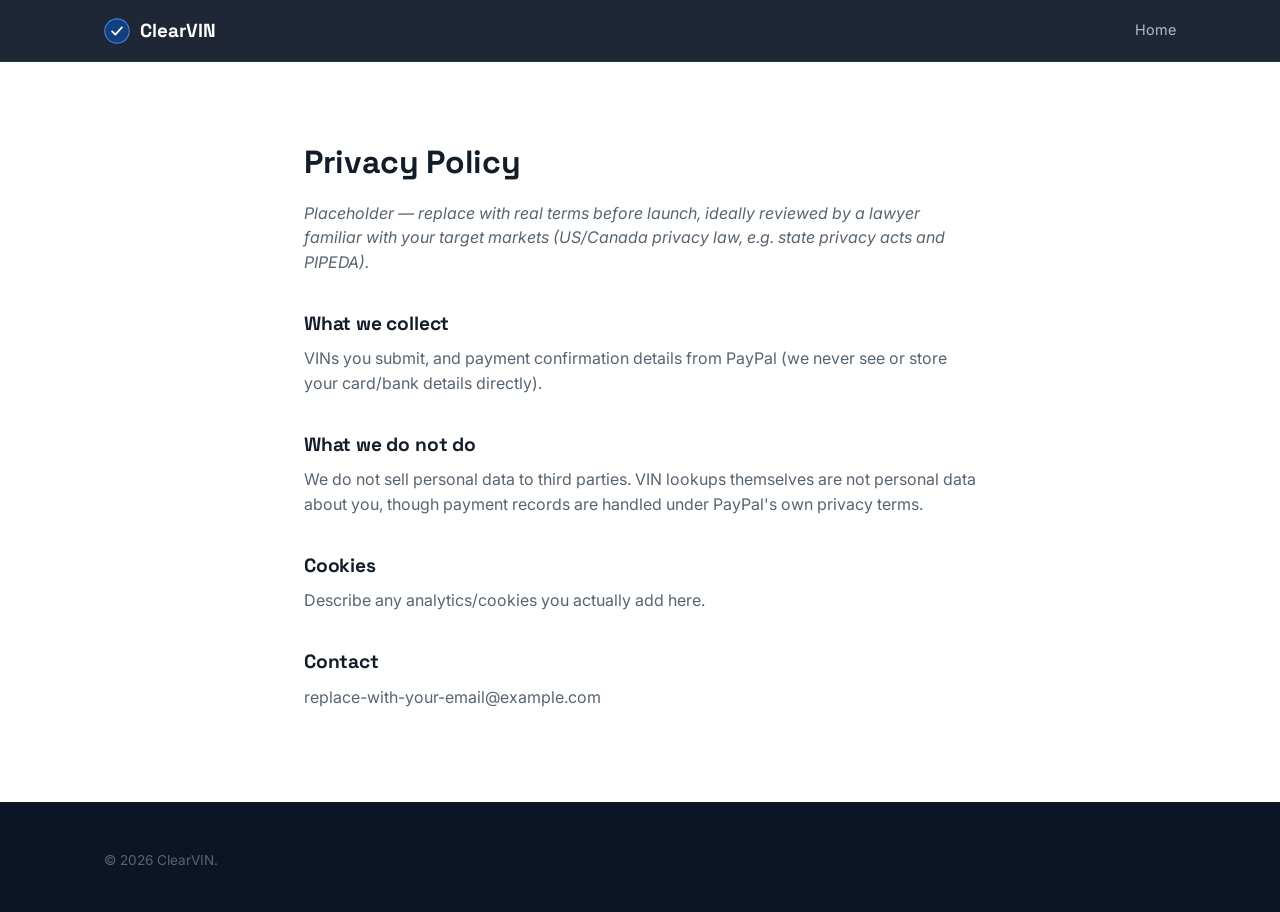
==== privacy.html @ 61e38c54 "Add files via upload" ====
<!DOCTYPE html>
<html lang="en">
<head>
<meta charset="UTF-8">
<meta name="viewport" content="width=device-width, initial-scale=1.0">
<title>Privacy Policy — ClearVIN</title>
<link href="https://fonts.googleapis.com/css2?family=Space+Grotesk:wght@500;700&family=Inter:wght@400;500;600&display=swap" rel="stylesheet">
<link rel="stylesheet" href="style.css">
</head>
<body>
<header class="site-header">
  <div class="container">
    <a href="index.html" class="brand">
      <svg width="26" height="26" viewBox="0 0 32 32" fill="none" xmlns="http://www.w3.org/2000/svg">
        <circle cx="16" cy="16" r="15" fill="#123F7D" stroke="#3E82D8" stroke-width="1.4"/>
        <path d="M10 16.5 L14 20.5 L22 11.5" stroke="#fff" stroke-width="2.2" fill="none" stroke-linecap="round" stroke-linejoin="round"/>
      </svg>
      ClearVIN
    </a>
    <nav class="site-nav"><a href="index.html">Home</a></nav>
  </div>
</header>
<main class="section">
  <div class="container legal-page">
    <h1>Privacy Policy</h1>
    
<p><em>Placeholder — replace with real terms before launch, ideally reviewed by a lawyer familiar with your target markets (US/Canada privacy law, e.g. state privacy acts and PIPEDA).</em></p>
<h2>What we collect</h2>
<p>VINs you submit, and payment confirmation details from PayPal (we never see or store your card/bank details directly).</p>
<h2>What we do not do</h2>
<p>We do not sell personal data to third parties. VIN lookups themselves are not personal data about you, though payment records are handled under PayPal's own privacy terms.</p>
<h2>Cookies</h2>
<p>Describe any analytics/cookies you actually add here.</p>
<h2>Contact</h2>
<p>replace-with-your-email@example.com</p>

  </div>
</main>
<footer class="site-footer">
  <div class="container"><p>© <span id="year"></span> ClearVIN.</p></div>
</footer>
<script>document.getElementById("year").textContent = new Date().getFullYear();</script>
</body>
</html>
---- style.css ----
/* ===========================================================
   ClearVIN — Design Tokens (v3: professional, animated, trust-led)
   =========================================================== */
:root {
  --ink:        #0C1526;
  --ink-soft:   #16233A;
  --paper:      #FFFFFF;
  --paper-alt:  #F3F6F9;
  --text:       #131C29;
  --text-soft:  #576471;
  --brand:      #1857A8;   /* primary blue — deeper, more institutional */
  --brand-light:#3E82D8;
  --brand-dark: #123F7D;
  --amber:      #B9761F;
  --green:      #1E7A50;
  --green-bg:   #E6F3EC;
  --red:        #A8402F;
  --red-bg:     #F7E7E3;
  --line:       #E3E7EC;

  --display: "Space Grotesk", "Segoe UI", sans-serif;
  --body:    "Inter", "Segoe UI", sans-serif;
  --mono:    "JetBrains Mono", "SFMono-Regular", Consolas, monospace;

  --radius: 10px;
  --shadow-sm: 0 1px 2px rgba(12,21,38,.06);
  --shadow: 0 4px 10px rgba(12,21,38,.06), 0 16px 40px rgba(12,21,38,.07);
  --ease: cubic-bezier(.22,.9,.32,1);
}

* { box-sizing: border-box; }
html { scroll-behavior: smooth; }
body { margin: 0; background: var(--paper); color: var(--text); font-family: var(--body); line-height: 1.55; -webkit-font-smoothing: antialiased; }
h1, h2, h3 { font-family: var(--display); margin: 0 0 .4em; letter-spacing: -0.01em; }
p { margin: 0 0 1em; color: var(--text-soft); }
a { color: inherit; }
.container { max-width: 1120px; margin: 0 auto; padding: 0 24px; }

/* reveal-on-scroll */
.reveal { opacity: 0; transform: translateY(18px); transition: opacity .6s var(--ease), transform .6s var(--ease); }
.reveal.in-view { opacity: 1; transform: translateY(0); }
@media (prefers-reduced-motion: reduce) { .reveal { opacity: 1; transform: none; transition: none; } }

/* ---------- Header ---------- */
.site-header { background: rgba(12,21,38,.92); backdrop-filter: blur(8px); color: #fff; padding: 16px 0; position: sticky; top: 0; z-index: 40; border-bottom: 1px solid #24344c; }
.site-header .container { display: flex; align-items: center; justify-content: space-between; }
.brand { display: flex; align-items: center; gap: 10px; font-family: var(--display); font-weight: 700; font-size: 1.18rem; text-decoration: none; color: #fff; }
.brand-mark { display: block; }
.site-nav { display: flex; align-items: center; }
.site-nav a { color: #AEBBCB; text-decoration: none; margin-left: 26px; font-size: .9rem; transition: color .15s; }
.site-nav a:hover { color: #fff; }
.site-nav .btn { margin-left: 26px; }

/* ---------- Hero ---------- */
.hero { background: radial-gradient(1200px 600px at 80% -10%, #133466 0%, #0C1526 55%), var(--ink); color: #fff; padding: 68px 0 0; position: relative; overflow: hidden; }
.hero-grid { display: grid; grid-template-columns: 1.05fr .95fr; gap: 48px; align-items: center; padding-bottom: 56px; }
@media (max-width: 900px) { .hero-grid { grid-template-columns: 1fr; } }
.hero-eyebrow { display: inline-flex; align-items: center; gap: 8px; font-family: var(--mono); color: #9FC3DC; font-size: .76rem; letter-spacing: .08em; text-transform: uppercase; background: #ffffff10; border: 1px solid #ffffff1f; padding: 5px 12px; border-radius: 20px; margin-bottom: 18px; }
.hero h1 { font-size: clamp(1.9rem, 3.6vw, 2.9rem); max-width: 15ch; color: #fff; }
.hero p.lede { color: #AAB8C6; max-width: 50ch; font-size: 1.02rem; }

/* hero graphic: animated scan */
.hero-art { display: flex; justify-content: center; position: relative; }
.hero-art svg { width: 100%; max-width: 400px; height: auto; }
.scan-ring { transform-origin: 200px 130px; animation: pulse-ring 2.6s var(--ease) infinite; }
@keyframes pulse-ring { 0%,100% { opacity:.35; transform: scale(1);} 50% { opacity:.9; transform: scale(1.04);} }
.scan-beam { animation: sweep 2.6s linear infinite; transform-origin: 200px 130px; }
@keyframes sweep { from { transform: rotate(0deg);} to { transform: rotate(360deg);} }
.float-card { animation: floaty 4s ease-in-out infinite; }
@keyframes floaty { 0%,100% { transform: translateY(0);} 50% { transform: translateY(-6px);} }
@media (prefers-reduced-motion: reduce) { .scan-ring, .scan-beam, .float-card { animation: none; } }

/* VIN scanner input */
.vin-scanner { margin-top: 32px; max-width: 620px; background: var(--ink-soft); border: 1px solid #263B58; border-radius: var(--radius); padding: 18px; box-shadow: var(--shadow); }
.vin-scanner label { display: block; font-family: var(--mono); font-size: .72rem; letter-spacing: .1em; text-transform: uppercase; color: #8FA3B3; margin-bottom: 8px; }
.vin-scan-row { display: flex; gap: 10px; position: relative; }
#vinInput { flex: 1; font-family: var(--mono); font-size: 1.1rem; letter-spacing: .1em; text-transform: uppercase; background: #0E1826; border: 1px solid #263B58; color: #fff; padding: 14px 16px; border-radius: 6px; outline: none; min-width: 0; transition: border-color .15s; }
#vinInput:focus { border-color: var(--brand-light); }
.btn { font-family: var(--body); font-weight: 600; border: none; border-radius: 6px; padding: 13px 20px; cursor: pointer; font-size: .92rem; transition: transform .12s var(--ease), opacity .12s, background .15s, box-shadow .15s; white-space: nowrap; }
.btn:hover { transform: translateY(-1px); }
.btn:active { transform: scale(.97); }
.btn-primary { background: var(--brand-light); color: #fff; box-shadow: 0 6px 16px rgba(62,130,216,.35); }
.btn-primary:hover { background: #5595e0; }
.btn-amber { background: var(--amber); color: #fff; }
.btn-amber:hover { opacity: .9; }
.btn-ghost { background: transparent; border: 1px solid #ffffff35; color: #fff; }
.btn-ghost:hover { background: #ffffff12; }
.vin-hint { font-size: .78rem; color: #6E7E8B; margin-top: 8px; }

.scan-line { position: absolute; left: 0; right: 0; top: 0; height: 2px; background: linear-gradient(90deg, transparent, var(--brand-light), transparent); opacity: 0; }
.scanning .scan-line { opacity: 1; animation: scanmove 1.1s ease-in-out infinite; }
@keyframes scanmove { 0% { top: 0; } 50% { top: 100%; } 100% { top: 0; } }

.decode-preview { margin-top: 14px; font-family: var(--mono); font-size: .84rem; color: #9FB3C2; display: grid; gap: 4px; }
.decode-preview .field { display: flex; gap: 8px; opacity: 0; animation: fadein .3s ease forwards; }
.decode-preview .field .k { color: #5F7381; min-width: 12ch; }
.decode-preview .field .v { color: #E7EEF3; }
@keyframes fadein { to { opacity: 1; } }

/* trust bar under hero */
.trust-bar { background: #091120; border-top: 1px solid #24344c; }
.trust-bar .container { display: grid; grid-template-columns: repeat(4, 1fr); gap: 20px; padding: 22px 24px; }
@media (max-width: 780px) { .trust-bar .container { grid-template-columns: repeat(2, 1fr); } }
.trust-item { display: flex; align-items: center; gap: 10px; color: #B9C6D2; font-size: .84rem; }
.trust-item svg { flex-shrink: 0; color: var(--brand-light); }

/* ---------- Sections ---------- */
.section { padding: 76px 0; }
.section-alt { background: var(--paper-alt); }
.section h2 { font-size: 1.8rem; }
.section-eyebrow { font-family: var(--mono); font-size: .74rem; letter-spacing: .1em; text-transform: uppercase; color: var(--brand); margin-bottom: 10px; }
.section-head { max-width: 60ch; margin-bottom: 40px; }

.spec-grid { display: grid; grid-template-columns: repeat(3, 1fr); gap: 20px; }
@media (max-width: 780px) { .spec-grid { grid-template-columns: 1fr; } }
.spec-card { background: var(--paper); border: 1px solid var(--line); border-radius: var(--radius); padding: 26px 22px; box-shadow: var(--shadow-sm); transition: box-shadow .2s var(--ease), transform .2s var(--ease); }
.spec-card:hover { box-shadow: var(--shadow); transform: translateY(-3px); }
.spec-card .tag { font-family: var(--mono); font-size: .72rem; color: var(--brand); letter-spacing: .08em; }
.spec-card h3 { font-size: 1.05rem; margin-top: 8px; }
.spec-card p { font-size: .92rem; margin-bottom: 0; }

.sample-card { display: flex; align-items: center; justify-content: space-between; gap: 24px; flex-wrap: wrap; background: var(--ink); color: #fff; border-radius: var(--radius); padding: 30px 34px; }
.sample-card p { color: #B9C4CE; margin-bottom: 0; max-width: 46ch; }

.price-panel { background: var(--paper); border: 1px solid var(--line); border-radius: var(--radius); padding: 34px; display: flex; align-items: center; justify-content: space-between; gap: 24px; flex-wrap: wrap; box-shadow: var(--shadow); }
.price-panel .amount { font-family: var(--display); font-size: 2.3rem; }
.price-panel .amount small { font-family: var(--body); font-size: 1rem; color: var(--text-soft); }
.price-includes { list-style: none; padding: 0; margin: 14px 0 0; font-size: .88rem; color: var(--text-soft); }
.price-includes li { display: flex; align-items: center; gap: 8px; margin-bottom: 6px; }
.price-includes svg { color: var(--green); flex-shrink: 0; }
.badge-warn { display: inline-flex; align-items: center; gap: 6px; background: #FBF0DD; color: #7A4E10; font-size: .78rem; padding: 4px 10px; border-radius: 20px; font-family: var(--mono); }
.guarantee-note { font-size: .8rem; color: var(--text-soft); margin-top: 10px; display: flex; align-items: center; gap: 6px; }
.guarantee-note svg { color: var(--green); flex-shrink: 0; }

.faq-item { border-bottom: 1px solid var(--line); padding: 18px 0; }
.faq-item summary { cursor: pointer; font-family: var(--display); font-weight: 600; font-size: 1rem; list-style: none; display: flex; justify-content: space-between; align-items: center; }
.faq-item summary::-webkit-details-marker { display: none; }
.faq-item summary::after { content: "+"; font-size: 1.3rem; color: var(--brand); transition: transform .2s; }
.faq-item[open] summary::after { content: "–"; }
.faq-item p { margin-top: 12px; margin-bottom: 0; }

/* report page */
.report-header { background: var(--ink); color: #fff; padding: 32px 0; }
.report-vin { font-family: var(--mono); font-size: 1.35rem; letter-spacing: .08em; background: var(--ink-soft); border: 1px solid #263B58; display: inline-block; padding: 8px 14px; border-radius: 6px; }
.status-pill { display: inline-flex; align-items: center; gap: 6px; font-family: var(--mono); font-size: .78rem; padding: 5px 12px; border-radius: 20px; }
.status-clear { background: var(--green-bg); color: var(--green); }
.status-flag  { background: var(--red-bg); color: var(--red); }
.status-locked { background: #EEF1F5; color: var(--text-soft); }

.data-table { width: 100%; border-collapse: collapse; font-size: .92rem; }
.data-table th, .data-table td { text-align: left; padding: 10px 12px; border-bottom: 1px solid var(--line); }
.data-table th { font-family: var(--mono); font-size: .72rem; letter-spacing: .06em; text-transform: uppercase; color: var(--text-soft); }

.recall-item { border-left: 3px solid var(--amber); padding: 12px 16px; margin-bottom: 10px; background: var(--paper-alt); border-radius: 0 4px 4px 0; }
.recall-item h4 { margin: 0 0 4px; font-size: .95rem; }
.recall-item p { margin: 0; font-size: .86rem; }

.history-placeholder { border: 1px dashed var(--line); border-radius: var(--radius); padding: 24px; background: var(--paper-alt); }
.history-placeholder p { margin-bottom: 6px; }

.disclaimer { font-size: .82rem; color: var(--text-soft); border-top: 1px solid var(--line); padding-top: 20px; margin-top: 40px; }

/* footer */
.site-footer { background: var(--ink); color: #8FA3B3; padding: 48px 0 28px; font-size: .85rem; }
.footer-grid { display: grid; grid-template-columns: 2fr 1fr 1fr 1fr; gap: 32px; margin-bottom: 32px; }
@media (max-width: 780px) { .footer-grid { grid-template-columns: 1fr 1fr; } }
.footer-grid h4 { color: #E7EEF3; font-family: var(--display); font-size: .88rem; margin-bottom: 12px; }
.footer-grid ul { list-style: none; padding: 0; margin: 0; }
.footer-grid li { margin-bottom: 8px; }
.footer-grid a { color: #8FA3B3; text-decoration: none; font-size: .87rem; }
.footer-grid a:hover { color: #fff; }
.footer-bottom { border-top: 1px solid #24344c; padding-top: 20px; display: flex; justify-content: space-between; flex-wrap: wrap; gap: 10px; font-size: .8rem; }

.hidden { display: none !important; }
.loader { display: inline-block; width: 14px; height: 14px; border: 2px solid #ffffff55; border-top-color: #fff; border-radius: 50%; animation: spin .7s linear infinite; }
@keyframes spin { to { transform: rotate(360deg); } }

.legal-page { max-width: 72ch; }
.legal-page h2 { margin-top: 34px; font-size: 1.2rem; }
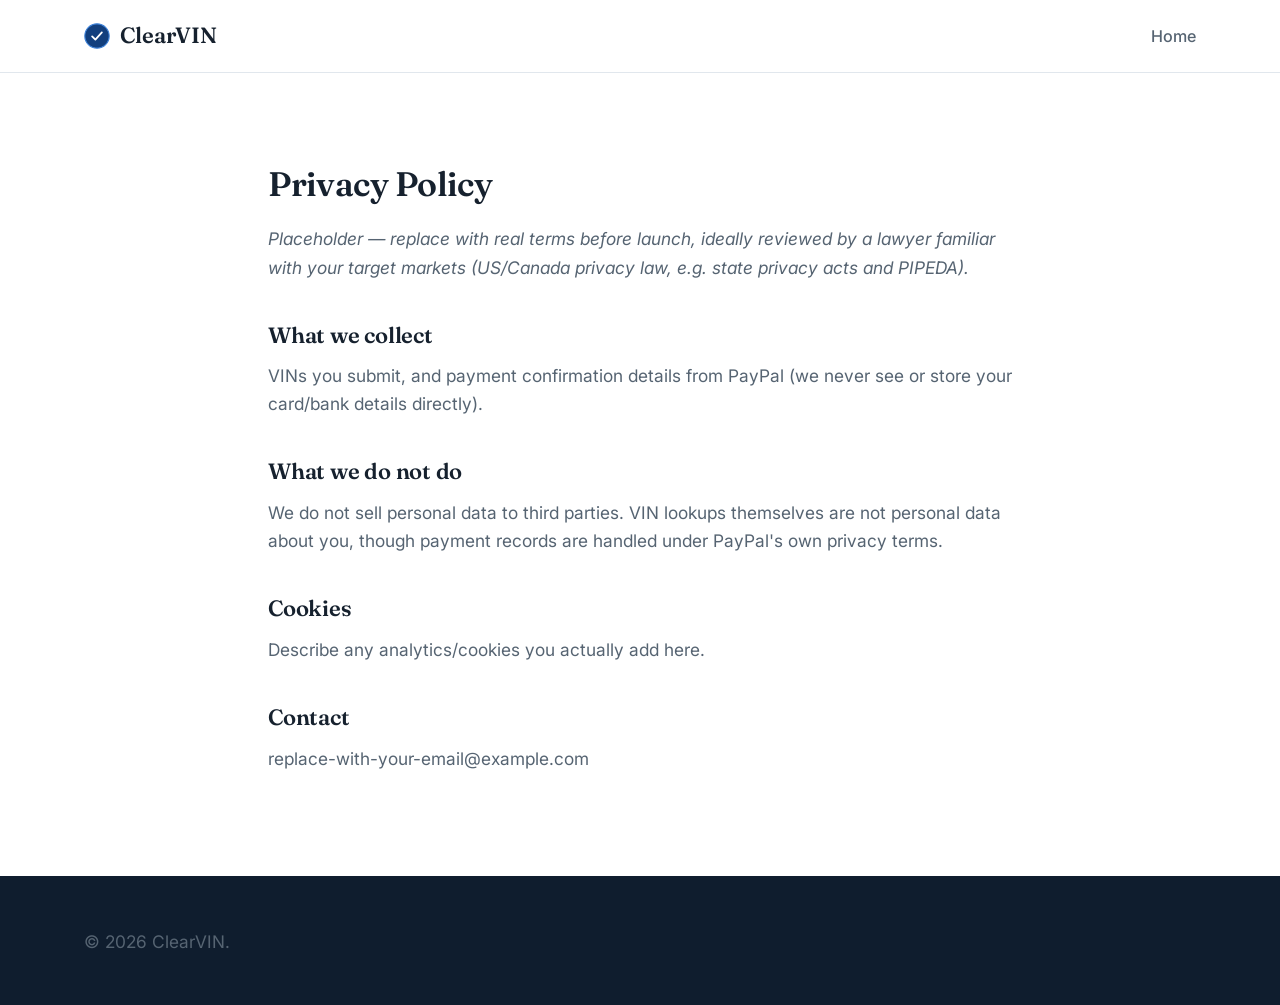
==== commit b39ea3b9: "Add files via upload" ====
--- a/privacy.html
+++ b/privacy.html
@@ -4,7 +4,7 @@
 <meta charset="UTF-8">
 <meta name="viewport" content="width=device-width, initial-scale=1.0">
 <title>Privacy Policy — ClearVIN</title>
-<link href="https://fonts.googleapis.com/css2?family=Space+Grotesk:wght@500;700&family=Inter:wght@400;500;600&display=swap" rel="stylesheet">
+<link href="https://fonts.googleapis.com/css2?family=Fraunces:opsz,wght@9..144,500;9..144,600;9..144,700&family=Inter:wght@400;500;600&display=swap" rel="stylesheet">
 <link rel="stylesheet" href="style.css">
 </head>
 <body>
--- a/style.css
+++ b/style.css
@@ -1,179 +1,203 @@
 /* ===========================================================
-   ClearVIN — Design Tokens (v3: professional, animated, trust-led)
+   ClearVIN — Design Tokens (v6: editorial serif display, duotone photos)
    =========================================================== */
 :root {
-  --ink:        #0C1526;
-  --ink-soft:   #16233A;
-  --paper:      #FFFFFF;
-  --paper-alt:  #F3F6F9;
-  --text:       #131C29;
-  --text-soft:  #576471;
-  --brand:      #1857A8;   /* primary blue — deeper, more institutional */
+  --ink:        #0F1D2E;
+  --ink-soft:   #17263A;
+  --bg:         #FFFFFF;
+  --bg-soft:    #F4F8FB;
+  --bg-tint:    #EAF2FA;
+  --text:       #16212E;
+  --text-soft:  #566472;
+  --brand:      #175FA8;
   --brand-light:#3E82D8;
-  --brand-dark: #123F7D;
-  --amber:      #B9761F;
+  --brand-dark: #0F3F73;
+  --accent:     #0B7285;
+  --accent-bg:  #E4F1F3;
   --green:      #1E7A50;
   --green-bg:   #E6F3EC;
   --red:        #A8402F;
   --red-bg:     #F7E7E3;
-  --line:       #E3E7EC;
-
-  --display: "Space Grotesk", "Segoe UI", sans-serif;
+  --line:       #E1E7ED;
+
+  --display: "Fraunces", Georgia, serif;
   --body:    "Inter", "Segoe UI", sans-serif;
   --mono:    "JetBrains Mono", "SFMono-Regular", Consolas, monospace;
 
-  --radius: 10px;
-  --shadow-sm: 0 1px 2px rgba(12,21,38,.06);
-  --shadow: 0 4px 10px rgba(12,21,38,.06), 0 16px 40px rgba(12,21,38,.07);
+  --radius: 8px;
+  --shadow-sm: 0 1px 2px rgba(16,29,46,.06);
+  --shadow: 0 10px 28px rgba(16,29,46,.10);
   --ease: cubic-bezier(.22,.9,.32,1);
 }
 
 * { box-sizing: border-box; }
-html { scroll-behavior: smooth; }
-body { margin: 0; background: var(--paper); color: var(--text); font-family: var(--body); line-height: 1.55; -webkit-font-smoothing: antialiased; }
-h1, h2, h3 { font-family: var(--display); margin: 0 0 .4em; letter-spacing: -0.01em; }
-p { margin: 0 0 1em; color: var(--text-soft); }
+html { scroll-behavior: smooth; font-size: 17px; }
+body { margin: 0; background: var(--bg); color: var(--text); font-family: var(--body); line-height: 1.62; -webkit-font-smoothing: antialiased; }
+h1, h2, h3 { font-family: var(--display); margin: 0 0 .4em; letter-spacing: -0.01em; font-weight: 600; color: var(--text); }
+p { margin: 0 0 1.1em; color: var(--text-soft); font-size: 1.02rem; }
 a { color: inherit; }
-.container { max-width: 1120px; margin: 0 auto; padding: 0 24px; }
-
-/* reveal-on-scroll */
-.reveal { opacity: 0; transform: translateY(18px); transition: opacity .6s var(--ease), transform .6s var(--ease); }
+.container { max-width: 1160px; margin: 0 auto; padding: 0 24px; }
+
+.reveal { opacity: 0; transform: translateY(16px); transition: opacity .55s var(--ease), transform .55s var(--ease); }
 .reveal.in-view { opacity: 1; transform: translateY(0); }
 @media (prefers-reduced-motion: reduce) { .reveal { opacity: 1; transform: none; transition: none; } }
 
 /* ---------- Header ---------- */
-.site-header { background: rgba(12,21,38,.92); backdrop-filter: blur(8px); color: #fff; padding: 16px 0; position: sticky; top: 0; z-index: 40; border-bottom: 1px solid #24344c; }
+.site-header { background: rgba(255,255,255,.92); backdrop-filter: blur(10px); padding: 18px 0; position: sticky; top: 0; z-index: 40; border-bottom: 1px solid var(--line); }
 .site-header .container { display: flex; align-items: center; justify-content: space-between; }
-.brand { display: flex; align-items: center; gap: 10px; font-family: var(--display); font-weight: 700; font-size: 1.18rem; text-decoration: none; color: #fff; }
+.brand { display: flex; align-items: center; gap: 10px; font-family: var(--display); font-weight: 600; font-size: 1.3rem; text-decoration: none; color: var(--text); }
 .brand-mark { display: block; }
 .site-nav { display: flex; align-items: center; }
-.site-nav a { color: #AEBBCB; text-decoration: none; margin-left: 26px; font-size: .9rem; transition: color .15s; }
-.site-nav a:hover { color: #fff; }
-.site-nav .btn { margin-left: 26px; }
+.site-nav a { color: var(--text-soft); text-decoration: none; margin-left: 30px; font-size: .95rem; font-weight: 500; transition: color .15s; }
+.site-nav a:hover { color: var(--brand); }
+.site-nav .btn { margin-left: 30px; }
 
 /* ---------- Hero ---------- */
-.hero { background: radial-gradient(1200px 600px at 80% -10%, #133466 0%, #0C1526 55%), var(--ink); color: #fff; padding: 68px 0 0; position: relative; overflow: hidden; }
-.hero-grid { display: grid; grid-template-columns: 1.05fr .95fr; gap: 48px; align-items: center; padding-bottom: 56px; }
-@media (max-width: 900px) { .hero-grid { grid-template-columns: 1fr; } }
-.hero-eyebrow { display: inline-flex; align-items: center; gap: 8px; font-family: var(--mono); color: #9FC3DC; font-size: .76rem; letter-spacing: .08em; text-transform: uppercase; background: #ffffff10; border: 1px solid #ffffff1f; padding: 5px 12px; border-radius: 20px; margin-bottom: 18px; }
-.hero h1 { font-size: clamp(1.9rem, 3.6vw, 2.9rem); max-width: 15ch; color: #fff; }
-.hero p.lede { color: #AAB8C6; max-width: 50ch; font-size: 1.02rem; }
-
-/* hero graphic: animated scan */
-.hero-art { display: flex; justify-content: center; position: relative; }
-.hero-art svg { width: 100%; max-width: 400px; height: auto; }
-.scan-ring { transform-origin: 200px 130px; animation: pulse-ring 2.6s var(--ease) infinite; }
-@keyframes pulse-ring { 0%,100% { opacity:.35; transform: scale(1);} 50% { opacity:.9; transform: scale(1.04);} }
-.scan-beam { animation: sweep 2.6s linear infinite; transform-origin: 200px 130px; }
-@keyframes sweep { from { transform: rotate(0deg);} to { transform: rotate(360deg);} }
-.float-card { animation: floaty 4s ease-in-out infinite; }
-@keyframes floaty { 0%,100% { transform: translateY(0);} 50% { transform: translateY(-6px);} }
-@media (prefers-reduced-motion: reduce) { .scan-ring, .scan-beam, .float-card { animation: none; } }
-
-/* VIN scanner input */
-.vin-scanner { margin-top: 32px; max-width: 620px; background: var(--ink-soft); border: 1px solid #263B58; border-radius: var(--radius); padding: 18px; box-shadow: var(--shadow); }
-.vin-scanner label { display: block; font-family: var(--mono); font-size: .72rem; letter-spacing: .1em; text-transform: uppercase; color: #8FA3B3; margin-bottom: 8px; }
+.hero { background: linear-gradient(180deg, var(--bg-tint) 0%, var(--bg) 82%); padding: 72px 0 0; }
+.hero-inner { padding-bottom: 60px; }
+.hero-grid { display: grid; grid-template-columns: 1.05fr .95fr; gap: 52px; align-items: stretch; }
+@media (max-width: 940px) { .hero-grid { grid-template-columns: 1fr; } }
+.hero-grid > div:first-child { display: flex; flex-direction: column; justify-content: center; }
+
+.hero-eyebrow { display: inline-flex; align-items: center; gap: 8px; font-family: var(--mono); color: var(--brand-dark); font-size: .76rem; letter-spacing: .07em; text-transform: uppercase; background: #fff; border: 1px solid var(--line); padding: 6px 14px; border-radius: 20px; margin-bottom: 22px; width: fit-content; }
+.hero h1 { font-size: clamp(2.5rem, 4.8vw, 3.8rem); line-height: 1.06; max-width: 14ch; color: var(--text); }
+.hero p.lede { color: var(--text-soft); max-width: 46ch; font-size: 1.15rem; }
+
+/* photo-frame: duotone treatment applied to every photo on the site.
+   Keeps colour/contrast consistent across different stock sources and
+   avoids drawing attention to background detail (signage, plates, etc). */
+.photo-frame { position: relative; border-radius: var(--radius); overflow: hidden; border: 1px solid var(--line); }
+.photo-frame img { display: block; width: 100%; height: 100%; object-fit: cover; filter: grayscale(1) contrast(1.08) brightness(.97); }
+.photo-frame::after { content: ""; position: absolute; inset: 0; background: linear-gradient(155deg, rgba(23,95,168,.62) 0%, rgba(11,114,133,.5) 100%); mix-blend-mode: multiply; }
+.photo-frame::before { content: ""; position: absolute; inset: 0; border: 1px solid rgba(255,255,255,.08); z-index: 2; pointer-events: none; }
+
+.hero-photo { aspect-ratio: auto; height: 100%; min-height: 340px; }
+.hero-photo img { aspect-ratio: auto; height: 100%; }
+
+/* VIN scanner */
+.vin-scanner { margin-top: 34px; max-width: 620px; background: var(--ink); border: 1px solid #223349; border-radius: var(--radius); padding: 20px; box-shadow: var(--shadow); }
+.vin-scanner label { display: block; font-family: var(--mono); font-size: .74rem; letter-spacing: .1em; text-transform: uppercase; color: #93A8B8; margin-bottom: 9px; }
 .vin-scan-row { display: flex; gap: 10px; position: relative; }
-#vinInput { flex: 1; font-family: var(--mono); font-size: 1.1rem; letter-spacing: .1em; text-transform: uppercase; background: #0E1826; border: 1px solid #263B58; color: #fff; padding: 14px 16px; border-radius: 6px; outline: none; min-width: 0; transition: border-color .15s; }
+#vinInput { flex: 1; font-family: var(--mono); font-size: 1.12rem; letter-spacing: .1em; text-transform: uppercase; background: #0D1826; border: 1px solid #27405f; color: #fff; padding: 15px 16px; border-radius: 6px; outline: none; min-width: 0; transition: border-color .15s; }
 #vinInput:focus { border-color: var(--brand-light); }
-.btn { font-family: var(--body); font-weight: 600; border: none; border-radius: 6px; padding: 13px 20px; cursor: pointer; font-size: .92rem; transition: transform .12s var(--ease), opacity .12s, background .15s, box-shadow .15s; white-space: nowrap; }
+.btn { font-family: var(--body); font-weight: 600; border: none; border-radius: 6px; padding: 14px 22px; cursor: pointer; font-size: .95rem; transition: transform .12s var(--ease), opacity .12s, background .15s; white-space: nowrap; }
 .btn:hover { transform: translateY(-1px); }
 .btn:active { transform: scale(.97); }
-.btn-primary { background: var(--brand-light); color: #fff; box-shadow: 0 6px 16px rgba(62,130,216,.35); }
-.btn-primary:hover { background: #5595e0; }
-.btn-amber { background: var(--amber); color: #fff; }
-.btn-amber:hover { opacity: .9; }
-.btn-ghost { background: transparent; border: 1px solid #ffffff35; color: #fff; }
-.btn-ghost:hover { background: #ffffff12; }
-.vin-hint { font-size: .78rem; color: #6E7E8B; margin-top: 8px; }
+.btn-primary { background: var(--brand); color: #fff; }
+.btn-primary:hover { background: var(--brand-light); }
+.btn-accent { background: var(--accent); color: #fff; }
+.btn-accent:hover { opacity: .9; }
+.btn-ghost { background: #fff; border: 1px solid var(--line); color: var(--text); }
+.btn-ghost:hover { background: var(--bg-soft); }
+.vin-hint { font-size: .8rem; color: #7C8CA0; margin-top: 9px; }
 
 .scan-line { position: absolute; left: 0; right: 0; top: 0; height: 2px; background: linear-gradient(90deg, transparent, var(--brand-light), transparent); opacity: 0; }
 .scanning .scan-line { opacity: 1; animation: scanmove 1.1s ease-in-out infinite; }
 @keyframes scanmove { 0% { top: 0; } 50% { top: 100%; } 100% { top: 0; } }
 
-.decode-preview { margin-top: 14px; font-family: var(--mono); font-size: .84rem; color: #9FB3C2; display: grid; gap: 4px; }
+.decode-preview { margin-top: 15px; font-family: var(--mono); font-size: .86rem; color: #AEC0CE; display: grid; gap: 4px; }
 .decode-preview .field { display: flex; gap: 8px; opacity: 0; animation: fadein .3s ease forwards; }
-.decode-preview .field .k { color: #5F7381; min-width: 12ch; }
+.decode-preview .field .k { color: #6E8194; min-width: 12ch; }
 .decode-preview .field .v { color: #E7EEF3; }
 @keyframes fadein { to { opacity: 1; } }
 
-/* trust bar under hero */
-.trust-bar { background: #091120; border-top: 1px solid #24344c; }
+/* trust bar */
+.trust-bar { background: #fff; border-top: 1px solid var(--line); border-bottom: 1px solid var(--line); }
 .trust-bar .container { display: grid; grid-template-columns: repeat(4, 1fr); gap: 20px; padding: 22px 24px; }
 @media (max-width: 780px) { .trust-bar .container { grid-template-columns: repeat(2, 1fr); } }
-.trust-item { display: flex; align-items: center; gap: 10px; color: #B9C6D2; font-size: .84rem; }
-.trust-item svg { flex-shrink: 0; color: var(--brand-light); }
+.trust-item { display: flex; align-items: center; gap: 10px; color: var(--text-soft); font-size: .88rem; font-weight: 500; }
+.trust-item svg { flex-shrink: 0; color: var(--brand); }
 
 /* ---------- Sections ---------- */
-.section { padding: 76px 0; }
-.section-alt { background: var(--paper-alt); }
-.section h2 { font-size: 1.8rem; }
-.section-eyebrow { font-family: var(--mono); font-size: .74rem; letter-spacing: .1em; text-transform: uppercase; color: var(--brand); margin-bottom: 10px; }
-.section-head { max-width: 60ch; margin-bottom: 40px; }
-
-.spec-grid { display: grid; grid-template-columns: repeat(3, 1fr); gap: 20px; }
+.section { padding: 84px 0; }
+.section-alt { background: var(--bg-soft); }
+.section h2 { font-size: clamp(1.8rem, 2.8vw, 2.4rem); }
+.section-eyebrow { font-family: var(--mono); font-size: .76rem; letter-spacing: .09em; text-transform: uppercase; color: var(--brand); margin-bottom: 12px; font-weight: 600; }
+.section-head { max-width: 62ch; margin-bottom: 44px; }
+
+/* photo + text split */
+.split { display: grid; grid-template-columns: 1fr 1fr; gap: 56px; align-items: stretch; }
+@media (max-width: 880px) { .split { grid-template-columns: 1fr; } }
+.split-photo { min-height: 320px; }
+.split-photo img { aspect-ratio: auto; height: 100%; }
+.split.reverse .split-photo { order: 2; }
+.split.reverse .split-text { order: 1; }
+.split-text { display: flex; flex-direction: column; justify-content: center; }
+.check-list { list-style: none; padding: 0; margin: 20px 0 0; }
+.check-list li { display: flex; align-items: flex-start; gap: 10px; margin-bottom: 13px; font-size: .98rem; color: var(--text); }
+.check-list svg { color: var(--accent); flex-shrink: 0; margin-top: 3px; }
+
+.spec-grid { display: grid; grid-template-columns: repeat(3, 1fr); gap: 22px; }
 @media (max-width: 780px) { .spec-grid { grid-template-columns: 1fr; } }
-.spec-card { background: var(--paper); border: 1px solid var(--line); border-radius: var(--radius); padding: 26px 22px; box-shadow: var(--shadow-sm); transition: box-shadow .2s var(--ease), transform .2s var(--ease); }
-.spec-card:hover { box-shadow: var(--shadow); transform: translateY(-3px); }
-.spec-card .tag { font-family: var(--mono); font-size: .72rem; color: var(--brand); letter-spacing: .08em; }
-.spec-card h3 { font-size: 1.05rem; margin-top: 8px; }
-.spec-card p { font-size: .92rem; margin-bottom: 0; }
-
-.sample-card { display: flex; align-items: center; justify-content: space-between; gap: 24px; flex-wrap: wrap; background: var(--ink); color: #fff; border-radius: var(--radius); padding: 30px 34px; }
-.sample-card p { color: #B9C4CE; margin-bottom: 0; max-width: 46ch; }
-
-.price-panel { background: var(--paper); border: 1px solid var(--line); border-radius: var(--radius); padding: 34px; display: flex; align-items: center; justify-content: space-between; gap: 24px; flex-wrap: wrap; box-shadow: var(--shadow); }
-.price-panel .amount { font-family: var(--display); font-size: 2.3rem; }
-.price-panel .amount small { font-family: var(--body); font-size: 1rem; color: var(--text-soft); }
-.price-includes { list-style: none; padding: 0; margin: 14px 0 0; font-size: .88rem; color: var(--text-soft); }
-.price-includes li { display: flex; align-items: center; gap: 8px; margin-bottom: 6px; }
+.spec-card { background: #fff; border: 1px solid var(--line); border-radius: var(--radius); padding: 28px 24px; }
+.spec-card .tag { font-family: var(--mono); font-size: .74rem; color: var(--brand); letter-spacing: .08em; font-weight: 600; }
+.spec-card h3 { font-size: 1.15rem; margin-top: 10px; font-weight: 600; }
+.spec-card p { font-size: .95rem; margin-bottom: 0; }
+
+.sample-card { display: flex; align-items: center; justify-content: space-between; gap: 24px; flex-wrap: wrap; background: var(--ink); color: #fff; border-radius: var(--radius); padding: 34px 38px; }
+.sample-card h3 { color: #fff; font-size: 1.35rem; }
+.sample-card p { color: #AEC0CE; margin-bottom: 0; max-width: 46ch; }
+
+/* photo banner */
+.photo-banner { padding: 0; }
+.banner-card { position: relative; border-radius: var(--radius); overflow: hidden; min-height: 320px; display: flex; align-items: center; }
+.banner-card-content { position: relative; z-index: 2; padding: 48px; max-width: 560px; color: #fff; }
+.banner-card-content h2 { color: #fff; font-size: clamp(1.7rem, 2.6vw, 2.2rem); }
+.banner-card-content p { color: #D3DCE3; }
+
+.price-panel { background: #fff; border: 1px solid var(--line); border-radius: var(--radius); padding: 38px; display: flex; align-items: center; justify-content: space-between; gap: 26px; flex-wrap: wrap; }
+.price-panel .amount { font-family: var(--display); font-size: 2.6rem; font-weight: 600; }
+.price-panel .amount small { font-family: var(--body); font-size: 1.02rem; color: var(--text-soft); font-weight: 400; }
+.price-includes { list-style: none; padding: 0; margin: 16px 0 0; font-size: .92rem; color: var(--text-soft); }
+.price-includes li { display: flex; align-items: center; gap: 8px; margin-bottom: 7px; }
 .price-includes svg { color: var(--green); flex-shrink: 0; }
-.badge-warn { display: inline-flex; align-items: center; gap: 6px; background: #FBF0DD; color: #7A4E10; font-size: .78rem; padding: 4px 10px; border-radius: 20px; font-family: var(--mono); }
-.guarantee-note { font-size: .8rem; color: var(--text-soft); margin-top: 10px; display: flex; align-items: center; gap: 6px; }
+.badge-warn { display: inline-flex; align-items: center; gap: 6px; background: var(--accent-bg); color: var(--accent); font-size: .8rem; padding: 5px 12px; border-radius: 20px; font-family: var(--mono); font-weight: 600; }
+.guarantee-note { font-size: .82rem; color: var(--text-soft); margin-top: 12px; display: flex; align-items: center; gap: 6px; }
 .guarantee-note svg { color: var(--green); flex-shrink: 0; }
 
-.faq-item { border-bottom: 1px solid var(--line); padding: 18px 0; }
-.faq-item summary { cursor: pointer; font-family: var(--display); font-weight: 600; font-size: 1rem; list-style: none; display: flex; justify-content: space-between; align-items: center; }
+.faq-item { border-bottom: 1px solid var(--line); padding: 20px 0; }
+.faq-item summary { cursor: pointer; font-family: var(--display); font-weight: 600; font-size: 1.1rem; list-style: none; display: flex; justify-content: space-between; align-items: center; gap: 16px; }
 .faq-item summary::-webkit-details-marker { display: none; }
-.faq-item summary::after { content: "+"; font-size: 1.3rem; color: var(--brand); transition: transform .2s; }
-.faq-item[open] summary::after { content: "–"; }
-.faq-item p { margin-top: 12px; margin-bottom: 0; }
+.faq-item summary::after { content: "+"; font-size: 1.4rem; color: var(--brand); font-family: var(--body); flex-shrink: 0; }
+.faq-item[open] summary::after { content: "\2013"; }
+.faq-item p { margin-top: 13px; margin-bottom: 0; }
 
 /* report page */
-.report-header { background: var(--ink); color: #fff; padding: 32px 0; }
-.report-vin { font-family: var(--mono); font-size: 1.35rem; letter-spacing: .08em; background: var(--ink-soft); border: 1px solid #263B58; display: inline-block; padding: 8px 14px; border-radius: 6px; }
-.status-pill { display: inline-flex; align-items: center; gap: 6px; font-family: var(--mono); font-size: .78rem; padding: 5px 12px; border-radius: 20px; }
+.report-header { background: var(--ink); color: #fff; padding: 36px 0; }
+.report-header .hero-eyebrow { background: #17263A; border-color: #27405f; color: #A9D6E0; }
+.report-vin { font-family: var(--mono); font-size: 1.4rem; letter-spacing: .08em; background: var(--ink-soft); border: 1px solid #27405f; display: inline-block; padding: 9px 15px; border-radius: 6px; }
+.status-pill { display: inline-flex; align-items: center; gap: 6px; font-family: var(--mono); font-size: .8rem; padding: 5px 13px; border-radius: 20px; font-weight: 600; }
 .status-clear { background: var(--green-bg); color: var(--green); }
 .status-flag  { background: var(--red-bg); color: var(--red); }
 .status-locked { background: #EEF1F5; color: var(--text-soft); }
 
-.data-table { width: 100%; border-collapse: collapse; font-size: .92rem; }
-.data-table th, .data-table td { text-align: left; padding: 10px 12px; border-bottom: 1px solid var(--line); }
-.data-table th { font-family: var(--mono); font-size: .72rem; letter-spacing: .06em; text-transform: uppercase; color: var(--text-soft); }
-
-.recall-item { border-left: 3px solid var(--amber); padding: 12px 16px; margin-bottom: 10px; background: var(--paper-alt); border-radius: 0 4px 4px 0; }
-.recall-item h4 { margin: 0 0 4px; font-size: .95rem; }
-.recall-item p { margin: 0; font-size: .86rem; }
-
-.history-placeholder { border: 1px dashed var(--line); border-radius: var(--radius); padding: 24px; background: var(--paper-alt); }
+.data-table { width: 100%; border-collapse: collapse; font-size: .95rem; }
+.data-table th, .data-table td { text-align: left; padding: 11px 13px; border-bottom: 1px solid var(--line); }
+.data-table th { font-family: var(--mono); font-size: .74rem; letter-spacing: .06em; text-transform: uppercase; color: var(--text-soft); }
+
+.recall-item { border-left: 3px solid var(--accent); padding: 13px 17px; margin-bottom: 11px; background: var(--bg-soft); border-radius: 0 6px 6px 0; }
+.recall-item h4 { margin: 0 0 4px; font-size: .98rem; }
+.recall-item p { margin: 0; font-size: .88rem; }
+
+.history-placeholder { border: 1px dashed var(--line); border-radius: var(--radius); padding: 26px; background: var(--bg-soft); }
 .history-placeholder p { margin-bottom: 6px; }
 
-.disclaimer { font-size: .82rem; color: var(--text-soft); border-top: 1px solid var(--line); padding-top: 20px; margin-top: 40px; }
+.disclaimer { font-size: .84rem; color: var(--text-soft); border-top: 1px solid var(--line); padding-top: 22px; margin-top: 44px; }
 
 /* footer */
-.site-footer { background: var(--ink); color: #8FA3B3; padding: 48px 0 28px; font-size: .85rem; }
-.footer-grid { display: grid; grid-template-columns: 2fr 1fr 1fr 1fr; gap: 32px; margin-bottom: 32px; }
+.site-footer { background: var(--ink); color: #8B9CAC; padding: 52px 0 30px; font-size: .87rem; }
+.footer-grid { display: grid; grid-template-columns: 2fr 1fr 1fr 1fr; gap: 34px; margin-bottom: 34px; }
 @media (max-width: 780px) { .footer-grid { grid-template-columns: 1fr 1fr; } }
-.footer-grid h4 { color: #E7EEF3; font-family: var(--display); font-size: .88rem; margin-bottom: 12px; }
+.footer-grid h4 { color: #E7EEF3; font-family: var(--display); font-weight: 600; font-size: .95rem; margin-bottom: 13px; }
 .footer-grid ul { list-style: none; padding: 0; margin: 0; }
-.footer-grid li { margin-bottom: 8px; }
-.footer-grid a { color: #8FA3B3; text-decoration: none; font-size: .87rem; }
+.footer-grid li { margin-bottom: 9px; }
+.footer-grid a { color: #8B9CAC; text-decoration: none; font-size: .89rem; }
 .footer-grid a:hover { color: #fff; }
-.footer-bottom { border-top: 1px solid #24344c; padding-top: 20px; display: flex; justify-content: space-between; flex-wrap: wrap; gap: 10px; font-size: .8rem; }
+.footer-bottom { border-top: 1px solid #22334c; padding-top: 22px; display: flex; justify-content: space-between; flex-wrap: wrap; gap: 10px; font-size: .82rem; }
 
 .hidden { display: none !important; }
 .loader { display: inline-block; width: 14px; height: 14px; border: 2px solid #ffffff55; border-top-color: #fff; border-radius: 50%; animation: spin .7s linear infinite; }
 @keyframes spin { to { transform: rotate(360deg); } }
 
 .legal-page { max-width: 72ch; }
-.legal-page h2 { margin-top: 34px; font-size: 1.2rem; }
+.legal-page h2 { margin-top: 36px; font-size: 1.3rem; }
